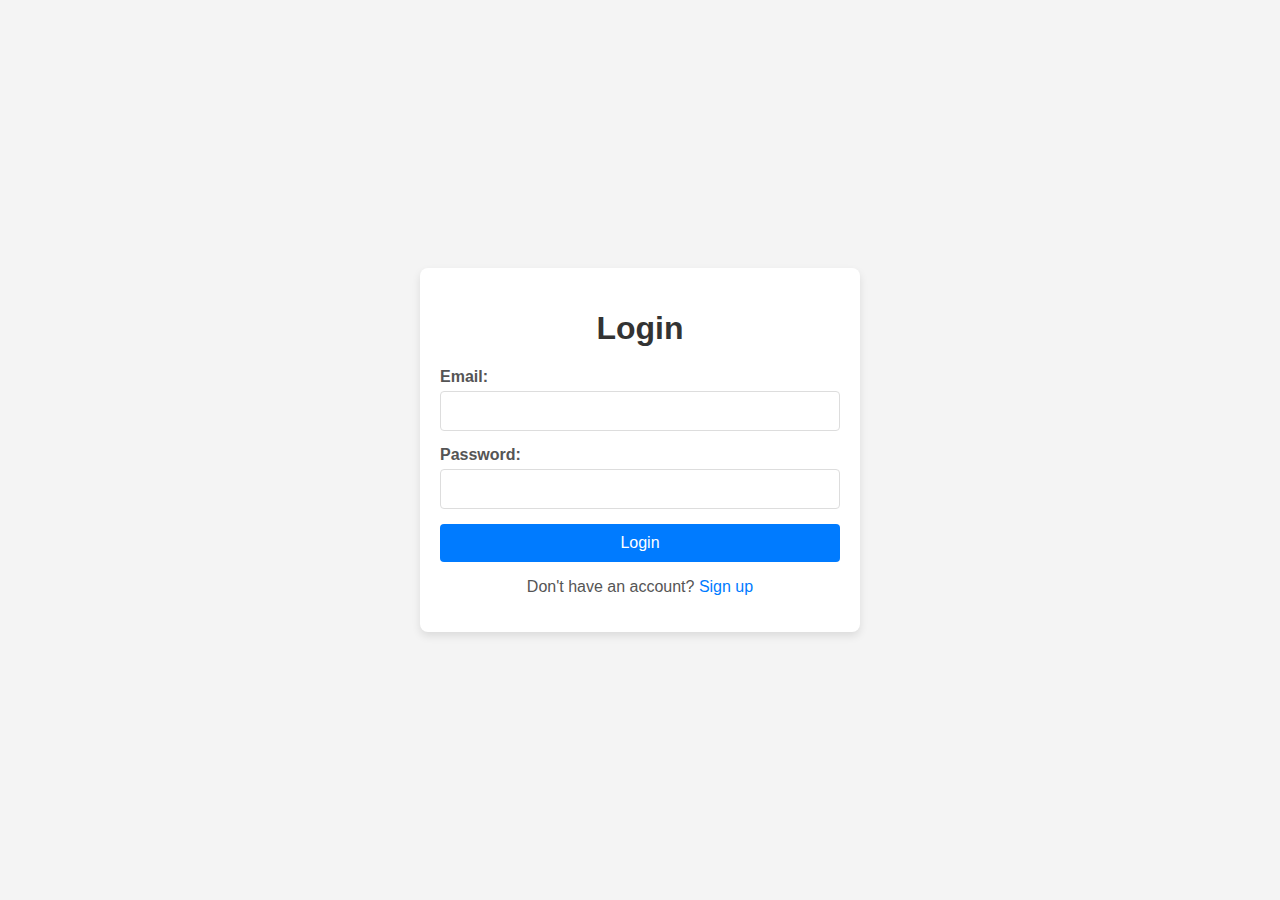
==== index.html @ 2871347d "Initial Commit" ====
<!DOCTYPE html>
<html lang="en">
<head>
    <meta charset="UTF-8">
    <meta name="viewport" content="width=device-width, initial-scale=1.0">
    <title>Login & Sign-Up</title>
    <link rel="stylesheet" href="style.css">
</head>
<body>
    <div class="container">
        <!-- Login Page -->
        <div id="login-page" class="page">
            <h1>Login</h1>
            <form id="login-form">
                <label for="login-email">Email:</label>
                <input type="email" id="login-email" name="email" required>

                <label for="login-password">Password:</label>
                <input type="password" id="login-password" name="password" required>

                <button type="submit">Login</button>
                <p>Don't have an account? <a href="#" id="to-signup">Sign up</a></p>
            </form>
        </div>

        <!-- Sign-Up Page -->
        <div id="signup-page" class="page hidden">
            <h1>Sign-Up</h1>
            <form id="signup-form">
                <label for="signup-email">Email:</label>
                <input type="email" id="signup-email" name="email" required>

                <label for="signup-password">Password:</label>
                <input type="password" id="signup-password" name="password" required>

                <label for="confirm-password">Confirm Password:</label>
                <input type="password" id="confirm-password" name="confirm-password" required>

                <button type="submit">Sign Up</button>
                <p>Already have an account? <a href="#" id="to-login">Login</a></p>
            </form>
        </div>
    </div>
    <script src="script.js"></script>
</body>
</html>
---- style.css ----
body {
    font-family: Arial, sans-serif;
    margin: 0;
    padding: 0;
    display: flex;
    justify-content: center;
    align-items: center;
    height: 100vh;
    background-color: #f4f4f4;
}

.container {
    width: 90%;
    max-width: 400px;
    background: white;
    padding: 20px;
    border-radius: 8px;
    box-shadow: 0 4px 8px rgba(0, 0, 0, 0.1);
}

h1 {
    text-align: center;
    color: #333;
}

form {
    display: flex;
    flex-direction: column;
}

label {
    margin-bottom: 5px;
    font-weight: bold;
    color: #555;
}

input {
    margin-bottom: 15px;
    padding: 10px;
    border: 1px solid #ddd;
    border-radius: 4px;
    font-size: 16px;
}

button {
    padding: 10px;
    background-color: #007BFF;
    color: white;
    border: none;
    border-radius: 4px;
    cursor: pointer;
    font-size: 16px;
}

button:hover {
    background-color: #0056b3;
}

p {
    text-align: center;
    color: #555;
}

a {
    color: #007BFF;
    text-decoration: none;
}

a:hover {
    text-decoration: underline;
}

.hidden {
    display: none;
}
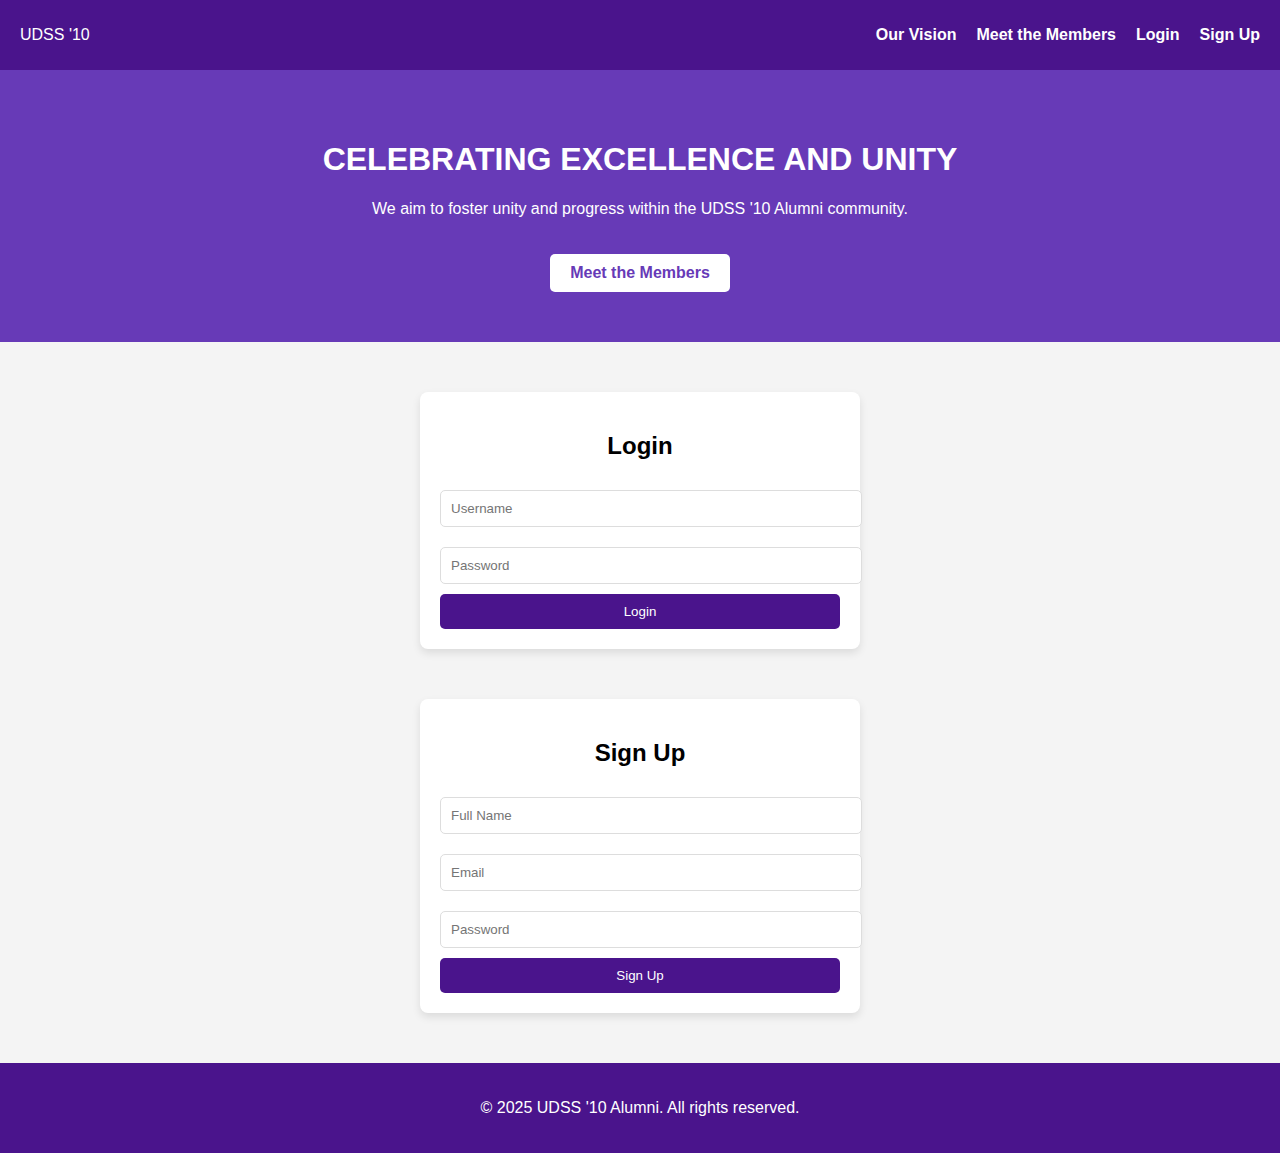
==== commit cf37d627: "Deleted homepage files and updated index files" ====
--- a/index.html
+++ b/index.html
@@ -3,44 +3,47 @@
 <head>
     <meta charset="UTF-8">
     <meta name="viewport" content="width=device-width, initial-scale=1.0">
-    <title>Login & Sign-Up</title>
+    <title>UDSS '10 Alumni</title>
     <link rel="stylesheet" href="style.css">
 </head>
 <body>
-    <div class="container">
-        <!-- Login Page -->
-        <div id="login-page" class="page">
-            <h1>Login</h1>
-            <form id="login-form">
-                <label for="login-email">Email:</label>
-                <input type="email" id="login-email" name="email" required>
+    <header>
+        <nav>
+            <div class="logo">UDSS '10</div>
+            <ul class="nav-links">
+                <li><a href="#vision">Our Vision</a></li>
+                <li><a href="#members">Meet the Members</a></li>
+                <li><a href="#login">Login</a></li>
+                <li><a href="#signup">Sign Up</a></li>
+            </ul>
+        </nav>
+    </header>
+    
+    <section class="hero">
+        <h1>CELEBRATING EXCELLENCE AND UNITY</h1>
+        <p>We aim to foster unity and progress within the UDSS '10 Alumni community.</p>
+        <a href="#members" class="cta-btn">Meet the Members</a>
+    </section>
 
-                <label for="login-password">Password:</label>
-                <input type="password" id="login-password" name="password" required>
+    <section id="login" class="form-container">
+        <h2>Login</h2>
+        <input type="text" placeholder="Username">
+        <input type="password" placeholder="Password">
+        <button>Login</button>
+    </section>
 
-                <button type="submit">Login</button>
-                <p>Don't have an account? <a href="#" id="to-signup">Sign up</a></p>
-            </form>
-        </div>
+    <section id="signup" class="form-container">
+        <h2>Sign Up</h2>
+        <input type="text" placeholder="Full Name">
+        <input type="email" placeholder="Email">
+        <input type="password" placeholder="Password">
+        <button>Sign Up</button>
+    </section>
 
-        <!-- Sign-Up Page -->
-        <div id="signup-page" class="page hidden">
-            <h1>Sign-Up</h1>
-            <form id="signup-form">
-                <label for="signup-email">Email:</label>
-                <input type="email" id="signup-email" name="email" required>
+    <footer>
+        <p>&copy; 2025 UDSS '10 Alumni. All rights reserved.</p>
+    </footer>
 
-                <label for="signup-password">Password:</label>
-                <input type="password" id="signup-password" name="password" required>
-
-                <label for="confirm-password">Confirm Password:</label>
-                <input type="password" id="confirm-password" name="confirm-password" required>
-
-                <button type="submit">Sign Up</button>
-                <p>Already have an account? <a href="#" id="to-login">Login</a></p>
-            </form>
-        </div>
-    </div>
     <script src="script.js"></script>
 </body>
 </html>--- a/style.css
+++ b/style.css
@@ -1,75 +1,88 @@
+/* General Styles */
 body {
     font-family: Arial, sans-serif;
     margin: 0;
     padding: 0;
-    display: flex;
-    justify-content: center;
-    align-items: center;
-    height: 100vh;
     background-color: #f4f4f4;
 }
 
-.container {
-    width: 90%;
-    max-width: 400px;
-    background: white;
-    padding: 20px;
-    border-radius: 8px;
-    box-shadow: 0 4px 8px rgba(0, 0, 0, 0.1);
+/* Navigation Bar */
+nav {
+    display: flex;
+    justify-content: space-between;
+    align-items: center;
+    background: #4a148c;
+    padding: 10px 20px;
+    color: white;
 }
 
-h1 {
-    text-align: center;
-    color: #333;
+.nav-links {
+    list-style: none;
+    display: flex;
+    gap: 20px;
 }
 
-form {
-    display: flex;
-    flex-direction: column;
+.nav-links li a {
+    text-decoration: none;
+    color: white;
+    font-weight: bold;
 }
 
-label {
-    margin-bottom: 5px;
-    font-weight: bold;
-    color: #555;
+/* Hero Section */
+.hero {
+    text-align: center;
+    padding: 50px 20px;
+    background: #673ab7;
+    color: white;
 }
 
-input {
-    margin-bottom: 15px;
-    padding: 10px;
-    border: 1px solid #ddd;
-    border-radius: 4px;
-    font-size: 16px;
+.cta-btn {
+    display: inline-block;
+    margin-top: 20px;
+    padding: 10px 20px;
+    background: white;
+    color: #673ab7;
+    text-decoration: none;
+    border-radius: 5px;
+    font-weight: bold;
 }
 
-button {
+/* Login & Signup Form */
+.form-container {
+    max-width: 400px;
+    margin: 50px auto;
+    padding: 20px;
+    background: white;
+    box-shadow: 0px 4px 8px rgba(0, 0, 0, 0.1);
+    border-radius: 8px;
+}
+
+.form-container h2 {
+    text-align: center;
+}
+
+.form-container input {
+    width: 100%;
     padding: 10px;
-    background-color: #007BFF;
+    margin: 10px 0;
+    border: 1px solid #ddd;
+    border-radius: 5px;
+}
+
+.form-container button {
+    width: 100%;
+    padding: 10px;
+    background: #4a148c;
     color: white;
     border: none;
-    border-radius: 4px;
+    border-radius: 5px;
     cursor: pointer;
-    font-size: 16px;
 }
 
-button:hover {
-    background-color: #0056b3;
-}
-
-p {
+/* Footer */
+footer {
     text-align: center;
-    color: #555;
-}
-
-a {
-    color: #007BFF;
-    text-decoration: none;
-}
-
-a:hover {
-    text-decoration: underline;
-}
-
-.hidden {
-    display: none;
-}
+    padding: 20px;
+    background: #4a148c;
+    color: white;
+}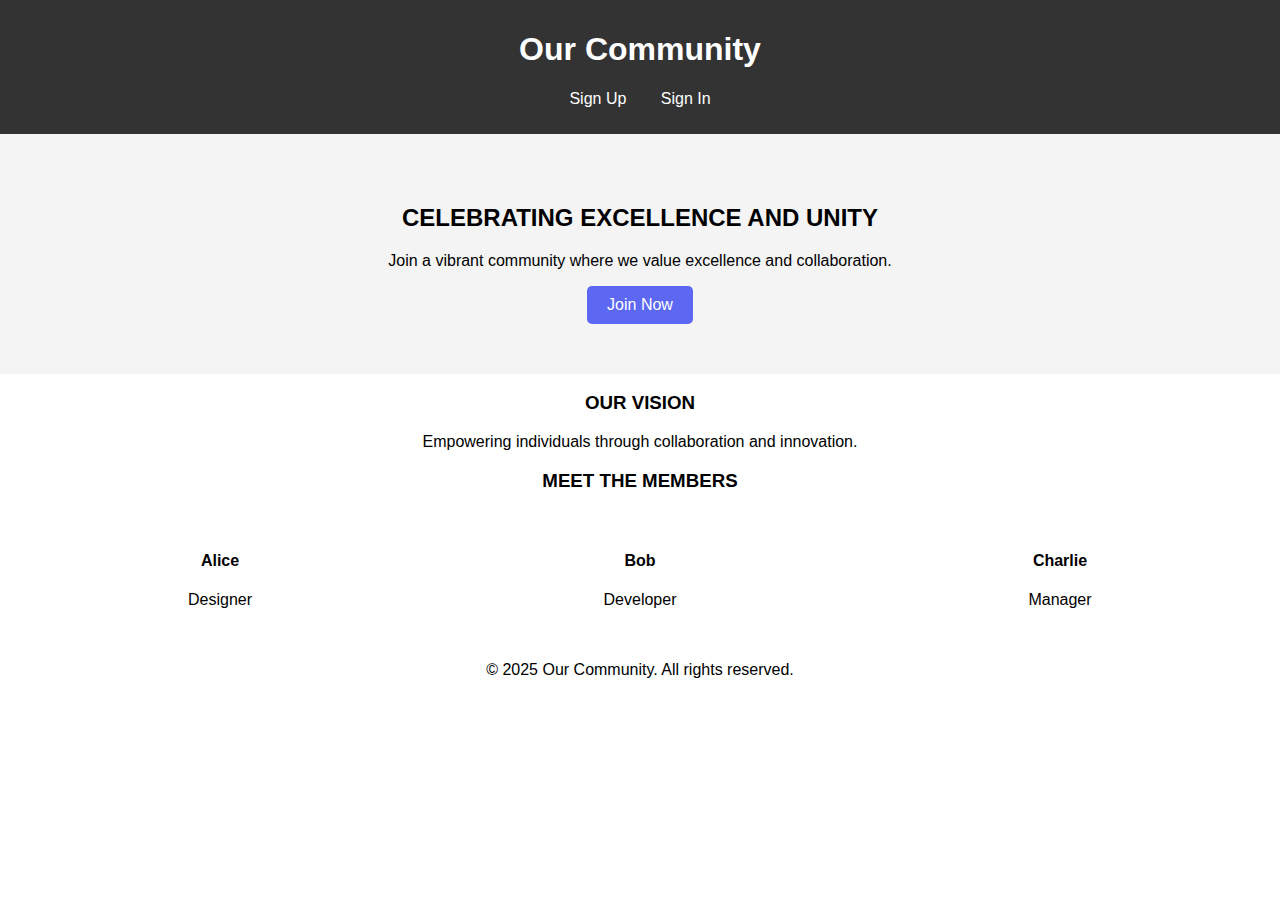
==== commit e1b9e164: "Changed the entire code" ====
--- a/index.html
+++ b/index.html
@@ -3,47 +3,42 @@
 <head>
     <meta charset="UTF-8">
     <meta name="viewport" content="width=device-width, initial-scale=1.0">
-    <title>UDSS '10 Alumni</title>
+    <title>Celebrating Excellence</title>
     <link rel="stylesheet" href="style.css">
 </head>
 <body>
     <header>
         <nav>
-            <div class="logo">UDSS '10</div>
-            <ul class="nav-links">
-                <li><a href="#vision">Our Vision</a></li>
-                <li><a href="#members">Meet the Members</a></li>
-                <li><a href="#login">Login</a></li>
-                <li><a href="#signup">Sign Up</a></li>
+            <h1>Our Community</h1>
+            <ul>
+                <li><a href="signup.html">Sign Up</a></li>
+                <li><a href="signin.html">Sign In</a></li>
             </ul>
         </nav>
     </header>
     
     <section class="hero">
-        <h1>CELEBRATING EXCELLENCE AND UNITY</h1>
-        <p>We aim to foster unity and progress within the UDSS '10 Alumni community.</p>
-        <a href="#members" class="cta-btn">Meet the Members</a>
+        <h2>CELEBRATING EXCELLENCE AND UNITY</h2>
+        <p>Join a vibrant community where we value excellence and collaboration.</p>
+        <a href="signup.html" class="btn">Join Now</a>
     </section>
-
-    <section id="login" class="form-container">
-        <h2>Login</h2>
-        <input type="text" placeholder="Username">
-        <input type="password" placeholder="Password">
-        <button>Login</button>
+    
+    <section class="vision">
+        <h3>OUR VISION</h3>
+        <p>Empowering individuals through collaboration and innovation.</p>
     </section>
-
-    <section id="signup" class="form-container">
-        <h2>Sign Up</h2>
-        <input type="text" placeholder="Full Name">
-        <input type="email" placeholder="Email">
-        <input type="password" placeholder="Password">
-        <button>Sign Up</button>
+    
+    <section class="members">
+        <h3>MEET THE MEMBERS</h3>
+        <div class="members-grid">
+            <!-- Member profiles will be dynamically added by script.js -->
+        </div>
     </section>
-
+    
     <footer>
-        <p>&copy; 2025 UDSS '10 Alumni. All rights reserved.</p>
+        <p>&copy; 2025 Our Community. All rights reserved.</p>
     </footer>
-
+    
     <script src="script.js"></script>
 </body>
 </html>--- a/style.css
+++ b/style.css
@@ -1,88 +1,48 @@
-/* General Styles */
 body {
     font-family: Arial, sans-serif;
     margin: 0;
     padding: 0;
-    background-color: #f4f4f4;
-}
-
-/* Navigation Bar */
-nav {
-    display: flex;
-    justify-content: space-between;
-    align-items: center;
-    background: #4a148c;
-    padding: 10px 20px;
-    color: white;
-}
-
-.nav-links {
-    list-style: none;
-    display: flex;
-    gap: 20px;
-}
-
-.nav-links li a {
-    text-decoration: none;
-    color: white;
-    font-weight: bold;
-}
-
-/* Hero Section */
-.hero {
-    text-align: center;
-    padding: 50px 20px;
-    background: #673ab7;
-    color: white;
-}
-
-.cta-btn {
-    display: inline-block;
-    margin-top: 20px;
-    padding: 10px 20px;
-    background: white;
-    color: #673ab7;
-    text-decoration: none;
-    border-radius: 5px;
-    font-weight: bold;
-}
-
-/* Login & Signup Form */
-.form-container {
-    max-width: 400px;
-    margin: 50px auto;
-    padding: 20px;
-    background: white;
-    box-shadow: 0px 4px 8px rgba(0, 0, 0, 0.1);
-    border-radius: 8px;
-}
-
-.form-container h2 {
     text-align: center;
 }
 
-.form-container input {
-    width: 100%;
-    padding: 10px;
-    margin: 10px 0;
-    border: 1px solid #ddd;
+header {
+    background: #333;
+    color: white;
+    padding: 10px 0;
+}
+
+nav ul {
+    list-style: none;
+    padding: 0;
+}
+
+nav ul li {
+    display: inline;
+    margin: 0 15px;
+}
+
+nav ul li a {
+    color: white;
+    text-decoration: none;
+}
+
+.hero {
+    background: #f4f4f4;
+    padding: 50px 20px;
+}
+
+.btn {
+    display: inline-block;
+    background: #5c67f2;
+    color: white;
+    padding: 10px 20px;
+    text-decoration: none;
     border-radius: 5px;
 }
 
-.form-container button {
-    width: 100%;
-    padding: 10px;
-    background: #4a148c;
-    color: white;
-    border: none;
-    border-radius: 5px;
-    cursor: pointer;
-}
-
-/* Footer */
-footer {
-    text-align: center;
+.members-grid {
+    display: grid;
+    grid-template-columns: repeat(auto-fit, minmax(150px, 1fr));
+    gap: 20px;
     padding: 20px;
-    background: #4a148c;
-    color: white;
 }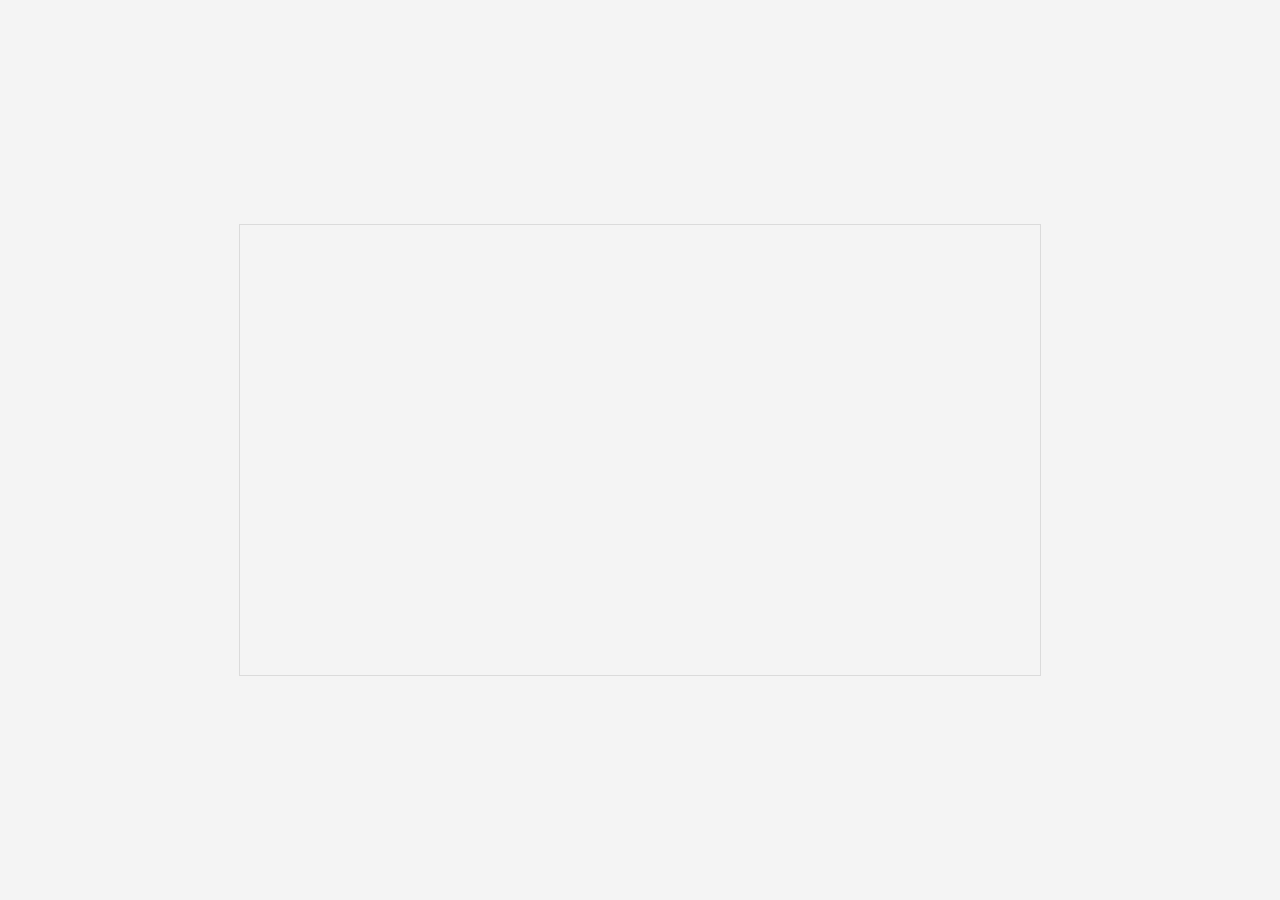
==== commit 49515f33: "Changed the codebase" ====
--- a/index.html
+++ b/index.html
@@ -3,42 +3,24 @@
 <head>
     <meta charset="UTF-8">
     <meta name="viewport" content="width=device-width, initial-scale=1.0">
-    <title>Celebrating Excellence</title>
-    <link rel="stylesheet" href="style.css">
+    <title>Homepage</title>
+    <style>
+        body {
+            display: flex;
+            justify-content: center;
+            align-items: center;
+            height: 100vh;
+            margin: 0;
+            background-color: #f4f4f4;
+        }
+        iframe {
+            border: 1px solid rgba(0, 0, 0, 0.1);
+            width: 800px;
+            height: 450px;
+        }
+    </style>
 </head>
 <body>
-    <header>
-        <nav>
-            <h1>Our Community</h1>
-            <ul>
-                <li><a href="signup.html">Sign Up</a></li>
-                <li><a href="signin.html">Sign In</a></li>
-            </ul>
-        </nav>
-    </header>
-    
-    <section class="hero">
-        <h2>CELEBRATING EXCELLENCE AND UNITY</h2>
-        <p>Join a vibrant community where we value excellence and collaboration.</p>
-        <a href="signup.html" class="btn">Join Now</a>
-    </section>
-    
-    <section class="vision">
-        <h3>OUR VISION</h3>
-        <p>Empowering individuals through collaboration and innovation.</p>
-    </section>
-    
-    <section class="members">
-        <h3>MEET THE MEMBERS</h3>
-        <div class="members-grid">
-            <!-- Member profiles will be dynamically added by script.js -->
-        </div>
-    </section>
-    
-    <footer>
-        <p>&copy; 2025 Our Community. All rights reserved.</p>
-    </footer>
-    
-    <script src="script.js"></script>
+    <iframe src="https://embed.figma.com/proto/HainJxrBYLqOaNPUTj69GB/UDSS-'10-Alumni?page-id=2%3A245&node-id=805-14132&viewport=-7166%2C-442%2C0.36&scaling=scale-down-width&content-scaling=fixed&starting-point-node-id=801%3A18760&embed-host=share" allowfullscreen></iframe>
 </body>
 </html>